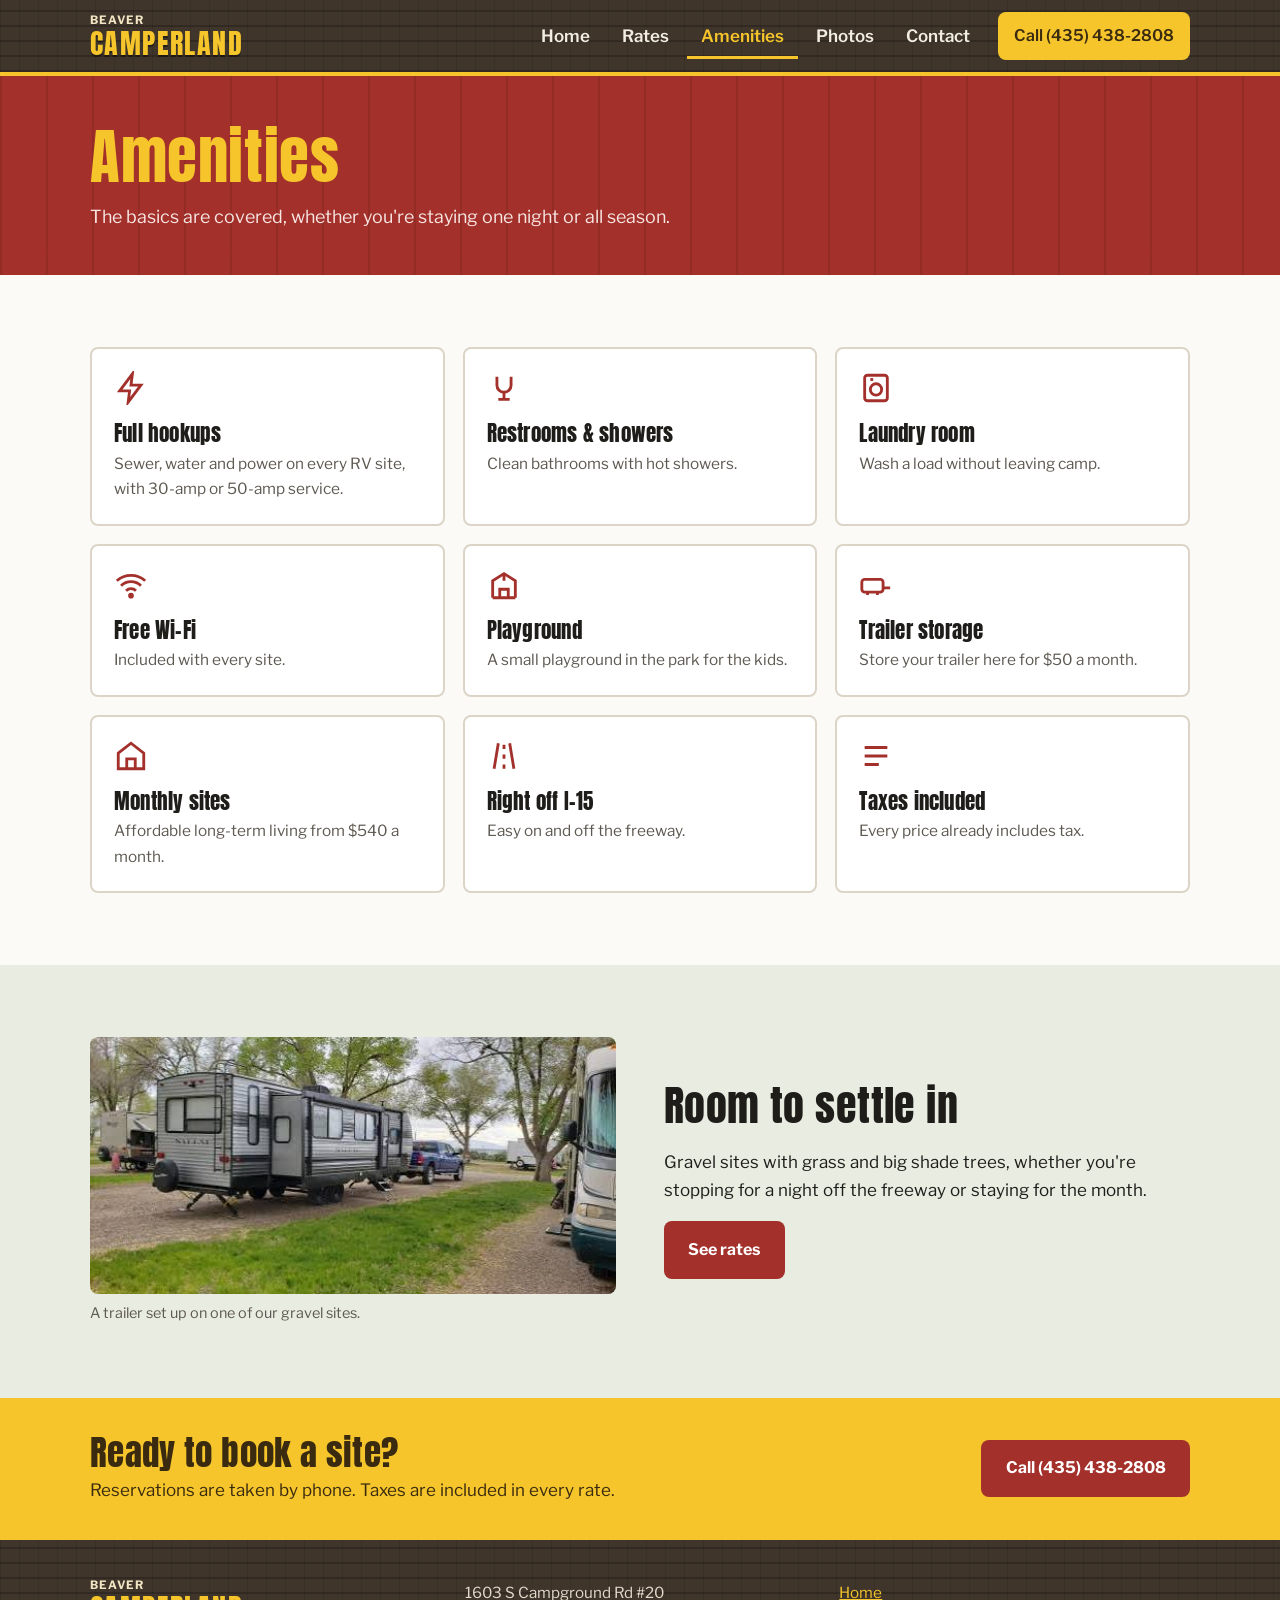
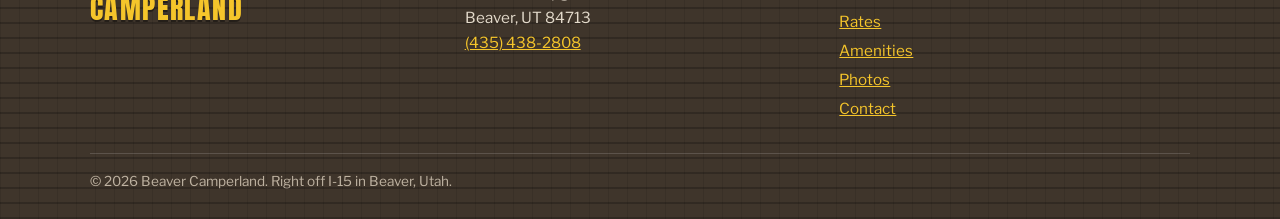
==== amenities.html @ f5dedab1 "Split site into Home, Rates, Amenities, Photos and Contact pages New dark shingle header with page m" ====
<!doctype html>
<html lang="en">
<head>
<meta charset="utf-8">
<meta name="viewport" content="width=device-width, initial-scale=1">
<title>Amenities | Beaver Camperland</title>
<meta name="description" content="Full hookups, restrooms and showers, laundry, free Wi-Fi, a playground and trailer storage at Beaver Camperland.">
<link rel="preconnect" href="https://fonts.googleapis.com">
<link rel="preconnect" href="https://fonts.gstatic.com" crossorigin>
<link href="https://fonts.googleapis.com/css2?family=Anton&family=Libre+Franklin:wght@400;500;600;700&display=swap" rel="stylesheet">
<link rel="stylesheet" href="styles.css">
</head>
<body>
<a class="skip" href="#main">Skip to content</a>
<header class="site">
  <div class="wrap">
    <a class="logo" href="index.html" aria-label="Beaver Camperland home"><small>BEAVER</small><span>CAMPERLAND</span></a>
    <button class="menu-btn" aria-expanded="false" aria-controls="nav">Menu</button>
    <nav class="main" id="nav" aria-label="Main">
      <ul>
        <li><a href="index.html">Home</a></li>
        <li><a href="rates.html">Rates</a></li>
        <li><a href="amenities.html" aria-current="page">Amenities</a></li>
        <li><a href="photos.html">Photos</a></li>
        <li><a href="contact.html">Contact</a></li>
        <li><a class="btn btn-yellow" href="tel:+14354382808">Call (435) 438-2808</a></li>
      </ul>
    </nav>
  </div>
</header>

<main id="main">
<section class="page-head">
  <div class="wrap"><h1>Amenities</h1><p>The basics are covered, whether you're staying one night or all season.</p></div>
</section>

<section>
  <div class="wrap">
    <div class="amen-grid">
      <article><svg viewBox="0 0 24 24" fill="none" stroke="currentColor" stroke-width="2" aria-hidden="true"><path d="M13 2 4 14h7l-1 8 9-12h-7l1-8z"/></svg><h3>Full hookups</h3><p>Sewer, water and power on every RV site, with 30-amp or 50-amp service.</p></article>
      <article><svg viewBox="0 0 24 24" fill="none" stroke="currentColor" stroke-width="2" aria-hidden="true"><path d="M7 4v6a5 5 0 0 0 10 0V4M12 15v5M8 20h8"/></svg><h3>Restrooms &amp; showers</h3><p>Clean bathrooms with hot showers.</p></article>
      <article><svg viewBox="0 0 24 24" fill="none" stroke="currentColor" stroke-width="2" aria-hidden="true"><rect x="4" y="3" width="16" height="18" rx="2"/><circle cx="12" cy="13" r="4"/><path d="M8 6h2"/></svg><h3>Laundry room</h3><p>Wash a load without leaving camp.</p></article>
      <article><svg viewBox="0 0 24 24" fill="none" stroke="currentColor" stroke-width="2" aria-hidden="true"><path d="M2 9a15 15 0 0 1 20 0M5 12.5a10 10 0 0 1 14 0M8.5 16a5 5 0 0 1 7 0"/><circle cx="12" cy="19.5" r="1"/></svg><h3>Free Wi-Fi</h3><p>Included with every site.</p></article>
      <article><svg viewBox="0 0 24 24" fill="none" stroke="currentColor" stroke-width="2" aria-hidden="true"><path d="M4 21V9l8-5 8 5v12M4 21h16M9 21v-6h6v6M12 4v5"/></svg><h3>Playground</h3><p>A small playground in the park for the kids.</p></article>
      <article><svg viewBox="0 0 24 24" fill="none" stroke="currentColor" stroke-width="2" aria-hidden="true"><rect x="2" y="8" width="15" height="9" rx="2"/><path d="M17 14h5M6 17v2M13 17v2"/></svg><h3>Trailer storage</h3><p>Store your trailer here for $50 a month.</p></article>
      <article><svg viewBox="0 0 24 24" fill="none" stroke="currentColor" stroke-width="2" aria-hidden="true"><path d="M3 10 12 3l9 7v11H3z"/><path d="M9 21v-7h6v7"/></svg><h3>Monthly sites</h3><p>Affordable long-term living from $540 a month.</p></article>
      <article><svg viewBox="0 0 24 24" fill="none" stroke="currentColor" stroke-width="2" aria-hidden="true"><path d="M8 3 5 21M16 3l3 18M12 4v3M12 11v3M12 18v3"/></svg><h3>Right off I-15</h3><p>Easy on and off the freeway.</p></article>
      <article><svg viewBox="0 0 24 24" fill="none" stroke="currentColor" stroke-width="2" aria-hidden="true"><path d="M4 12h16M4 6h16M4 18h10"/></svg><h3>Taxes included</h3><p>Every price already includes tax.</p></article>
    </div>
  </div>
</section>

<section class="alt">
  <div class="wrap split">
    <figure>
      <img src="images/rv-site.jpg" alt="A travel trailer on a gravel site with green grass, big trees and motor homes nearby" loading="lazy">
      <figcaption>A trailer set up on one of our gravel sites.</figcaption>
    </figure>
    <div>
      <h2>Room to settle in</h2>
      <p>Gravel sites with grass and big shade trees, whether you're stopping for a night off the freeway or staying for the month.</p>
      <a class="btn btn-red" href="rates.html">See rates</a>
    </div>
  </div>
</section>
<div class="callband">
  <div class="wrap">
    <div><h2>Ready to book a site?</h2><p>Reservations are taken by phone. Taxes are included in every rate.</p></div>
    <a class="btn btn-red" href="tel:+14354382808">Call (435) 438-2808</a>
  </div>
</div>
</main>

<footer>
  <div class="wrap">
    <div><a class="logo" href="index.html" aria-label="Beaver Camperland home"><small>BEAVER</small><span>CAMPERLAND</span></a></div>
    <div>1603 S Campground Rd #20<br>Beaver, UT 84713<br><a href="tel:+14354382808">(435) 438-2808</a></div>
    <ul><li><a href="index.html">Home</a></li><li><a href="rates.html">Rates</a></li><li><a href="amenities.html">Amenities</a></li><li><a href="photos.html">Photos</a></li><li><a href="contact.html">Contact</a></li></ul>
    <p class="fine">© <span id="yr">2026</span> Beaver Camperland. Right off I-15 in Beaver, Utah.</p>
  </div>
</footer>
<script src="script.js"></script>
</body>
</html>
---- styles.css ----
/* Beaver Camperland: shared styles for every page */
:root{
  --barn:#A3302A;        /* red siding */
  --barn-deep:#6E1E1A;
  --sign:#F5C52B;        /* yellow roof letters */
  --sign-ink:#3A2A10;
  --shingle:#7B6A57;     /* cedar shingle roof */
  --shingle-dark:#3F352B;
  --sage:#E8ECE1;        /* sagebrush */
  --gravel:#DCD5C7;
  --paper:#FBFAF6;
  --ink:#1F1D1A;
  --muted:#5D5850;
  --sky:#2C78C4;
  --radius:8px;
  --maxw:1140px;
  --shingles:
    repeating-linear-gradient(0deg,rgba(0,0,0,.22) 0 2px,transparent 2px 15px),
    repeating-linear-gradient(90deg,rgba(0,0,0,.10) 0 1px,transparent 1px 19px);
}
*{box-sizing:border-box}
@media (prefers-reduced-motion:reduce){*{transition:none!important}}
body{margin:0;background:var(--paper);color:var(--ink);font:400 17px/1.65 "Libre Franklin",system-ui,sans-serif;display:flex;flex-direction:column;min-height:100vh}
main{flex:1}
img{max-width:100%;display:block}
a{color:var(--barn)}
a[href^="tel"]{white-space:nowrap}
a:focus-visible,button:focus-visible{outline:3px solid var(--sky);outline-offset:3px}
h1,h2,h3{font-family:"Anton",Impact,sans-serif;font-weight:400;line-height:1.08;margin:0 0 .45em;letter-spacing:.01em}
h1{font-size:clamp(2.4rem,5.5vw,3.8rem)}
h2{font-size:clamp(1.9rem,4vw,2.6rem)}
h3{font-size:1.4rem}
p{margin:0 0 1em;max-width:62ch}
.wrap{max-width:var(--maxw);margin:0 auto;padding:0 20px}
.skip{position:absolute;left:-999px}.skip:focus{left:12px;top:12px;z-index:99;background:#fff;padding:8px 12px}
section{padding:72px 0}

/* Buttons */
.btn{display:inline-flex;align-items:center;justify-content:center;gap:.5em;padding:.85em 1.4em;border-radius:var(--radius);font-weight:700;text-decoration:none;border:2px solid transparent;cursor:pointer;font-size:1rem}
.btn-red{background:var(--barn);color:#fff}.btn-red:hover{background:var(--barn-deep)}
.btn-yellow{background:var(--sign);color:var(--sign-ink)}.btn-yellow:hover{background:#E8B612}
.btn-line{border-color:var(--ink);color:var(--ink)}.btn-line:hover{background:var(--sage)}

/* Header: dark shingle roof bar */
header.site{position:sticky;top:0;z-index:50;background-color:var(--shingle-dark);background-image:var(--shingles);border-bottom:4px solid var(--sign)}
header.site .wrap{display:flex;align-items:center;justify-content:space-between;gap:16px;min-height:72px}
.logo{text-decoration:none;color:var(--sign);line-height:1}
.logo small{display:block;font:700 .72rem/1 "Libre Franklin",sans-serif;letter-spacing:.08em;color:#F3E6C4;margin-bottom:3px}
.logo span{display:block;font-family:"Anton",sans-serif;font-size:1.75rem;letter-spacing:.05em;text-shadow:0 2px 0 rgba(0,0,0,.4)}
nav.main ul{list-style:none;margin:0;padding:0;display:flex;gap:4px;align-items:center}
nav.main a{display:block;white-space:nowrap;padding:9px 14px;color:#F3EEE4;text-decoration:none;font-weight:600;border-radius:var(--radius)}
nav.main a:hover{background:rgba(255,255,255,.1)}
nav.main a[aria-current="page"]{color:var(--sign);box-shadow:inset 0 -3px 0 var(--sign);border-radius:0}
nav.main a.btn{color:var(--sign-ink);margin-left:10px;box-shadow:none;border-radius:var(--radius)}
nav.main a.btn:hover{background:#E8B612}
.menu-btn{display:none;background:none;border:2px solid #F3EEE4;color:#F3EEE4;border-radius:var(--radius);padding:7px 12px;font:600 1rem "Libre Franklin",sans-serif}
@media (max-width:900px){
  .menu-btn{display:block}
  nav.main{position:absolute;left:0;right:0;top:100%;background:var(--shingle-dark);display:none;padding:8px 20px 18px;border-bottom:4px solid var(--sign)}
  nav.main.open{display:block}
  nav.main ul{flex-direction:column;align-items:stretch}
  nav.main a[aria-current="page"]{box-shadow:inset 3px 0 0 var(--sign)}
  nav.main a.btn{margin:10px 0 0}
}

/* Page title band (inner pages) */
.page-head{background:var(--barn);color:#fff;padding:48px 0 44px;background-image:repeating-linear-gradient(90deg,rgba(0,0,0,.09) 0 2px,transparent 2px 46px)}
.page-head h1{color:var(--sign);margin-bottom:.2em}
.page-head p{color:#F8E6E3;font-size:1.12rem;margin:0}

/* HOME: photo strip */
.photo-strip{display:grid;grid-template-columns:1.2fr 1fr 1fr;gap:6px;background:var(--shingle-dark)}
.photo-strip img{width:100%;height:340px;object-fit:cover}
@media (max-width:760px){.photo-strip{grid-template-columns:1fr 1fr}.photo-strip img{height:180px}.photo-strip img:first-child{grid-column:1/3;height:230px}}

.intro{padding:56px 0 40px}
.intro .wrap{display:grid;grid-template-columns:1.3fr .7fr;gap:48px;align-items:end}
.intro h1{max-width:18ch}
.intro p{font-size:1.15rem;color:var(--muted)}
.intro .ctas{display:flex;gap:12px;flex-wrap:wrap;margin-top:8px}
.callcard{background:var(--sign);color:var(--sign-ink);border-radius:var(--radius);padding:24px}
.callcard small{display:block;font-weight:700}
.callcard a{display:block;font-family:"Anton",sans-serif;font-size:2.2rem;color:var(--sign-ink);text-decoration:none;line-height:1.15;margin:4px 0 8px}
.callcard p{margin:0;font-size:.95rem}
@media (max-width:820px){.intro .wrap{grid-template-columns:1fr}}

/* Price strip */
.strip{background:var(--shingle-dark);color:#F3EEE4;background-image:var(--shingles)}
.strip .wrap{display:grid;grid-template-columns:repeat(4,1fr)}
.strip .wrap>div{padding:22px 18px;border-left:1px solid rgba(245,197,43,.35)}
.strip .wrap>div:first-child{border-left:0;padding-left:0}
.strip strong{display:block;font-family:"Anton",sans-serif;font-weight:400;font-size:2rem;line-height:1.1;color:var(--sign)}
.strip span{font-size:.92rem;font-weight:600}
.strip-foot{background:var(--shingle-dark);padding:0 0 22px}
.strip-foot a{color:var(--sign);font-weight:700}
@media (max-width:760px){.strip .wrap{grid-template-columns:1fr 1fr}.strip .wrap>div:nth-child(3){border-left:0;padding-left:0}.strip .wrap>div:nth-child(n+3){border-top:1px solid rgba(245,197,43,.35)}}

/* Freeway */
.freeway{display:flex;gap:24px;align-items:center;background:var(--sage);border-radius:var(--radius);padding:26px 28px}
.freeway svg{flex:none;width:76px;height:76px}
.freeway h2{margin-bottom:.25em}
.freeway p{margin:0;color:var(--muted)}
@media (max-width:560px){.freeway{flex-direction:column;align-items:flex-start}}

/* Page link cards */
.cards{display:grid;grid-template-columns:repeat(4,1fr);gap:18px;margin-top:28px}
.card{display:flex;flex-direction:column;text-decoration:none;color:var(--ink);background:#fff;border:2px solid var(--gravel);border-radius:var(--radius);overflow:hidden}
.card:hover{border-color:var(--barn)}
.card img{width:100%;height:150px;object-fit:cover}
.card div{padding:16px 18px 18px}
.card h3{margin-bottom:.2em}
.card p{margin:0;color:var(--muted);font-size:.95rem}
.card .go{margin-top:10px;color:var(--barn);font-weight:700;font-size:.95rem}
@media (max-width:960px){.cards{grid-template-columns:1fr 1fr}}
@media (max-width:520px){.cards{grid-template-columns:1fr}}

/* RATES */
.tax{display:inline-block;background:var(--sage);border:2px solid #C9D2BD;border-radius:999px;padding:6px 14px;font-weight:700;font-size:.92rem;color:#2F4A2C}
.board{margin-top:28px;display:grid;grid-template-columns:repeat(3,1fr);border:3px solid var(--ink);border-radius:var(--radius);overflow:hidden;background:#fff}
.board article{padding:28px 26px 26px;display:flex;flex-direction:column}
.board article+article{border-left:3px solid var(--ink)}
.board .kind{font-family:"Anton",sans-serif;font-size:1.6rem;line-height:1.1}
.board .amp{display:inline-block;background:var(--ink);color:var(--sign);font-weight:700;font-size:.82rem;padding:3px 9px;border-radius:4px;margin-bottom:12px;align-self:flex-start}
.board .price{font-family:"Anton",sans-serif;font-size:clamp(3rem,6vw,4rem);line-height:1;color:var(--barn);margin:14px 0 4px}
.board .price small{font-family:"Libre Franklin",sans-serif;font-weight:600;font-size:1rem;color:var(--muted);margin-left:4px}
.board ul,.checks{list-style:none;margin:16px 0 0;padding:0;display:grid;gap:7px}
.board li,.checks li{padding-left:24px;position:relative;font-size:.98rem}
.board li::before,.checks li::before{content:"";position:absolute;left:2px;top:.5em;width:12px;height:7px;border-left:3px solid var(--barn);border-bottom:3px solid var(--barn);transform:rotate(-45deg)}
.board .best{background:#FFF8DD}
@media (max-width:860px){.board{grid-template-columns:1fr}.board article+article{border-left:0;border-top:3px solid var(--ink)}}
.monthly-grid{display:grid;grid-template-columns:1fr 1fr 1fr;gap:18px;margin-top:28px}
.mcard{border-radius:var(--radius);padding:24px;background:var(--shingle-dark);background-image:var(--shingles);color:#F3EEE4}
.mcard strong{display:block;font-family:"Anton",sans-serif;font-weight:400;font-size:2.8rem;line-height:1;color:var(--sign)}
.mcard strong small{font:600 1rem "Libre Franklin",sans-serif;color:#E3DACB;margin-left:4px}
.mcard h3{font-family:"Libre Franklin",sans-serif;font-weight:700;font-size:1.05rem;margin:10px 0 4px;color:#fff}
.mcard p{margin:0;font-size:.95rem;color:#E3DACB}
.mcard.storage{background:var(--sign);background-image:none;color:var(--sign-ink)}
.mcard.storage strong,.mcard.storage h3{color:var(--sign-ink)}
.mcard.storage p,.mcard.storage strong small{color:var(--sign-ink)}
@media (max-width:860px){.monthly-grid{grid-template-columns:1fr}}
.alt{background:var(--sage)}
.split{display:grid;grid-template-columns:1fr 1fr;gap:48px;align-items:center}
.split img{width:100%;border-radius:var(--radius)}
.split figure{margin:0}
.split figcaption{font-size:.9rem;color:var(--muted);margin-top:8px}
@media (max-width:820px){.split{grid-template-columns:1fr}}

/* AMENITIES */
.amen-grid{display:grid;grid-template-columns:repeat(3,1fr);gap:18px}
.amen-grid article{background:#fff;border:2px solid var(--gravel);border-radius:var(--radius);padding:22px}
.amen-grid svg{width:34px;height:34px;color:var(--barn);margin-bottom:10px}
.amen-grid h3{font-size:1.3rem;margin-bottom:.25em}
.amen-grid p{margin:0;color:var(--muted);font-size:.96rem}
@media (max-width:860px){.amen-grid{grid-template-columns:1fr 1fr}}
@media (max-width:520px){.amen-grid{grid-template-columns:1fr}}

/* PHOTOS */
.gallery{display:grid;grid-template-columns:1fr 1fr;gap:18px}
.gallery figure{margin:0;background:#fff;border:2px solid var(--gravel);border-radius:var(--radius);overflow:hidden}
.gallery img{width:100%;aspect-ratio:3/2;object-fit:cover}
.gallery figcaption{padding:12px 16px;font-weight:600}
.gallery figcaption span{display:block;font-weight:400;color:var(--muted);font-size:.93rem}
@media (max-width:700px){.gallery{grid-template-columns:1fr}}

/* CONTACT */
.contact-grid{display:grid;grid-template-columns:.9fr 1.1fr;gap:44px;align-items:stretch}
.contact-grid dl{margin:0 0 26px}
.contact-grid dt{font-weight:700;font-size:.9rem;color:var(--muted);margin-top:16px}
.contact-grid dd{margin:2px 0 0;font-size:1.15rem}
.contact-grid dd a{color:var(--ink);font-weight:600}
.map{border-radius:var(--radius);overflow:hidden;min-height:400px;border:2px solid var(--gravel);background:var(--gravel)}
.map iframe{width:100%;height:100%;min-height:400px;border:0;display:block}
@media (max-width:820px){.contact-grid{grid-template-columns:1fr}}
.places{display:grid;grid-template-columns:repeat(3,1fr);gap:24px 36px;margin-top:28px}
.place{border-top:3px solid var(--barn);padding-top:14px}
.place .dist{font-weight:700;color:var(--barn);font-size:.92rem}
.place h3{font-size:1.3rem;margin:.25em 0 .35em}
.place p{color:var(--muted);font-size:.97rem;margin:0}
@media (max-width:900px){.places{grid-template-columns:1fr 1fr}}
@media (max-width:560px){.places{grid-template-columns:1fr}}

/* Call band + footer */
.callband{background:var(--sign);color:var(--sign-ink);padding:36px 0}
.callband .wrap{display:flex;justify-content:space-between;align-items:center;gap:20px;flex-wrap:wrap}
.callband h2{margin:0;font-size:clamp(1.6rem,3.5vw,2.2rem)}
.callband p{margin:4px 0 0}
footer{background:var(--shingle-dark);background-image:var(--shingles);color:#E3DACB;padding:40px 0 26px;font-size:.95rem}
footer .wrap{display:grid;grid-template-columns:1fr 1fr 1fr;gap:24px}
footer a{color:var(--sign)}
footer ul{list-style:none;margin:0;padding:0;display:grid;gap:4px}
footer .fine{grid-column:1/-1;max-width:none;border-top:1px solid rgba(255,255,255,.15);padding-top:16px;margin:8px 0 0;font-size:.85rem;color:#BFB3A2}
@media (max-width:700px){footer .wrap{grid-template-columns:1fr}}
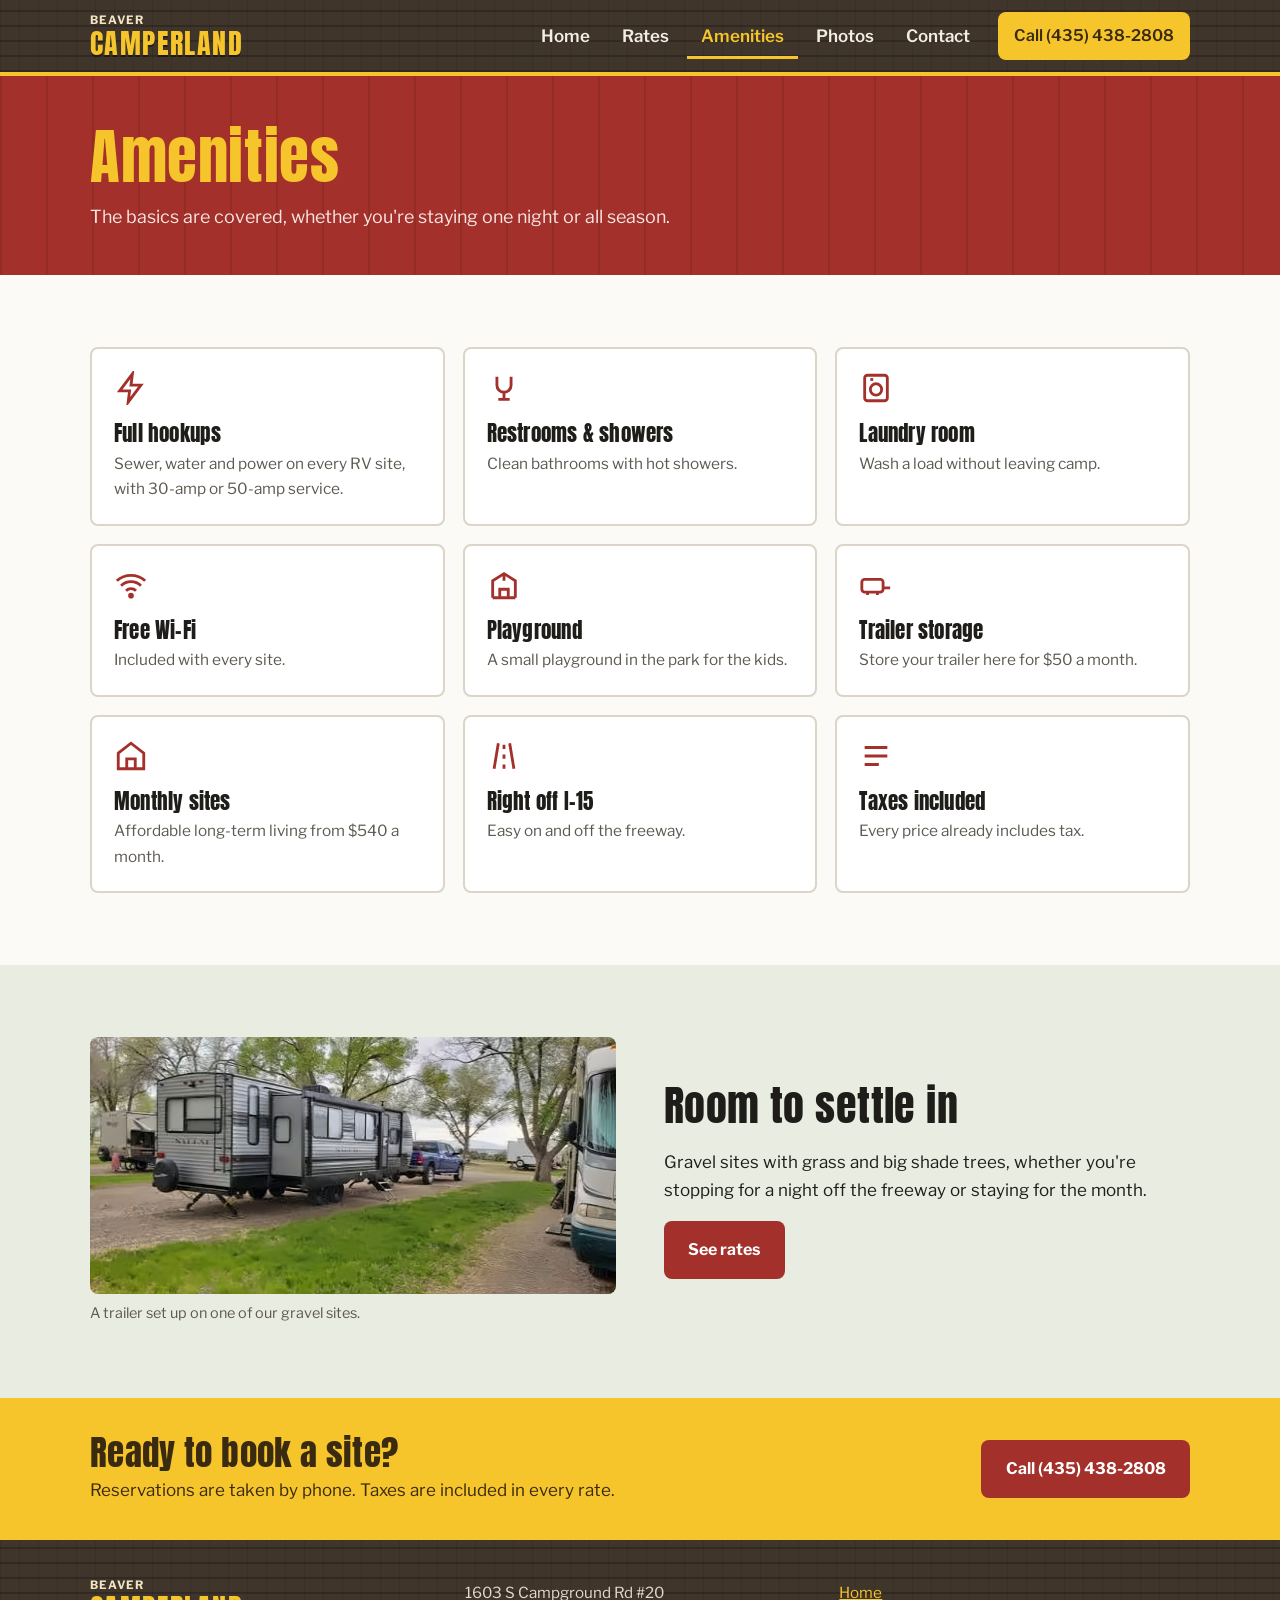
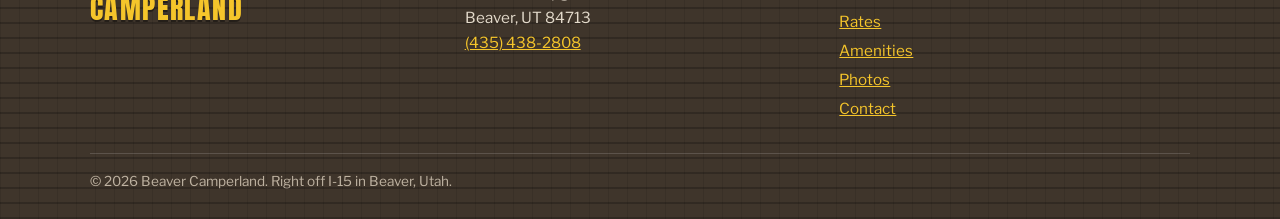
==== commit 2261138c: "Rename photos and version CSS/JS so browsers load the new images Co-Authored-By: Claude Opus 5.5 <no" ====
--- a/amenities.html
+++ b/amenities.html
@@ -8,7 +8,7 @@
 <link rel="preconnect" href="https://fonts.googleapis.com">
 <link rel="preconnect" href="https://fonts.gstatic.com" crossorigin>
 <link href="https://fonts.googleapis.com/css2?family=Anton&family=Libre+Franklin:wght@400;500;600;700&display=swap" rel="stylesheet">
-<link rel="stylesheet" href="styles.css">
+<link rel="stylesheet" href="styles.css?v=2">
 </head>
 <body>
 <a class="skip" href="#main">Skip to content</a>
@@ -53,7 +53,7 @@
 <section class="alt">
   <div class="wrap split">
     <figure>
-      <img src="images/rv-site.jpg" alt="A travel trailer on a gravel site with green grass, big trees and motor homes nearby" loading="lazy">
+      <img src="images/rv-site-hd.jpg" alt="A travel trailer on a gravel site with green grass, big trees and motor homes nearby" loading="lazy">
       <figcaption>A trailer set up on one of our gravel sites.</figcaption>
     </figure>
     <div>
@@ -79,6 +79,6 @@
     <p class="fine">© <span id="yr">2026</span> Beaver Camperland. Right off I-15 in Beaver, Utah.</p>
   </div>
 </footer>
-<script src="script.js"></script>
+<script src="script.js?v=2"></script>
 </body>
 </html>
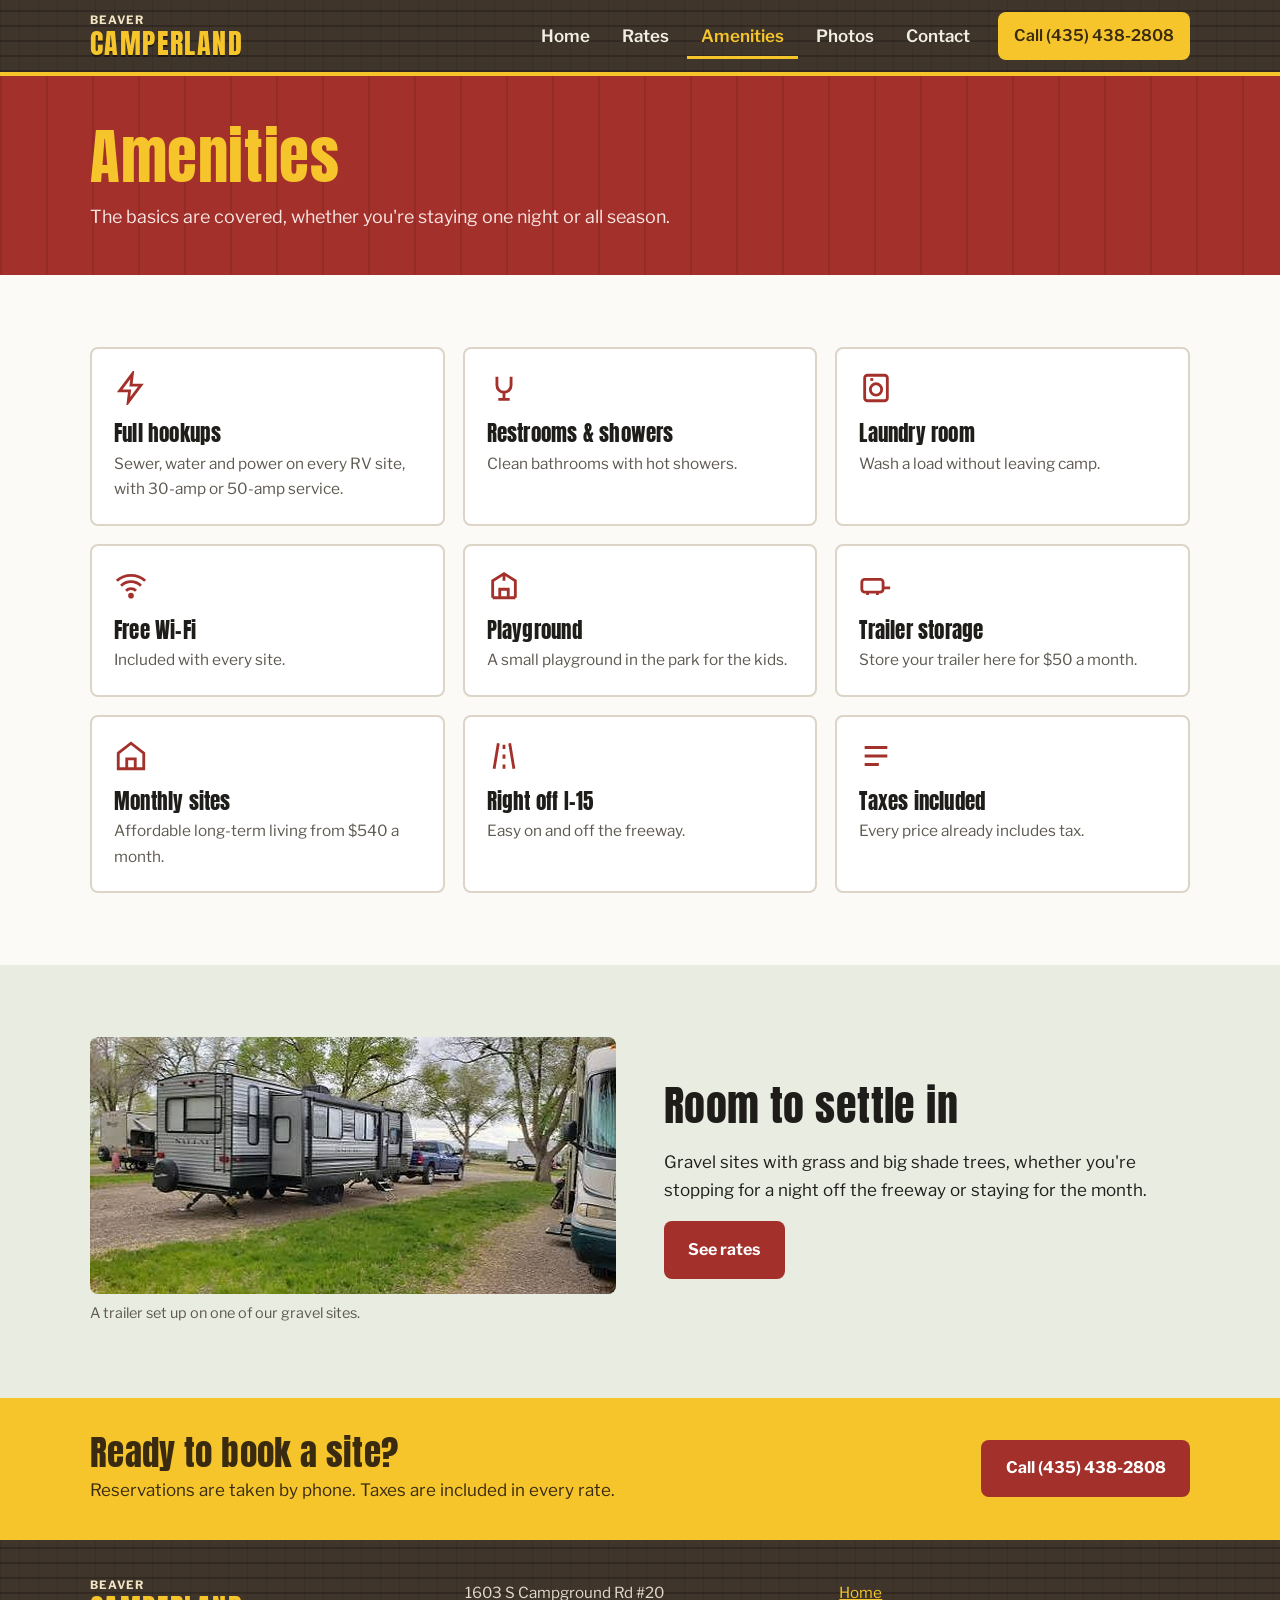
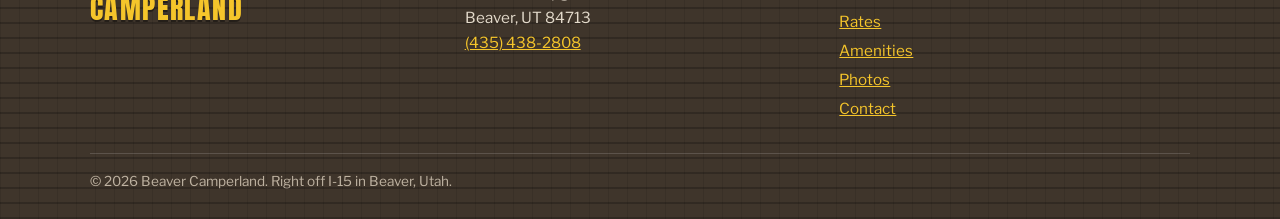
==== commit 44e7dfd5: "Use natural photos and stop stretching them Replace AI-upscaled photos with the originals, lightly s" ====
--- a/amenities.html
+++ b/amenities.html
@@ -8,7 +8,7 @@
 <link rel="preconnect" href="https://fonts.googleapis.com">
 <link rel="preconnect" href="https://fonts.gstatic.com" crossorigin>
 <link href="https://fonts.googleapis.com/css2?family=Anton&family=Libre+Franklin:wght@400;500;600;700&display=swap" rel="stylesheet">
-<link rel="stylesheet" href="styles.css?v=2">
+<link rel="stylesheet" href="styles.css?v=3">
 </head>
 <body>
 <a class="skip" href="#main">Skip to content</a>
@@ -53,7 +53,7 @@
 <section class="alt">
   <div class="wrap split">
     <figure>
-      <img src="images/rv-site-hd.jpg" alt="A travel trailer on a gravel site with green grass, big trees and motor homes nearby" loading="lazy">
+      <img src="images/rv-site-clear.jpg" alt="A travel trailer on a gravel site with green grass, big trees and motor homes nearby" loading="lazy">
       <figcaption>A trailer set up on one of our gravel sites.</figcaption>
     </figure>
     <div>
--- a/styles.css
+++ b/styles.css
@@ -69,8 +69,8 @@
 .page-head p{color:#F8E6E3;font-size:1.12rem;margin:0}
 
 /* HOME: photo strip */
-.photo-strip{display:grid;grid-template-columns:1.2fr 1fr 1fr;gap:6px;background:var(--shingle-dark)}
-.photo-strip img{width:100%;height:340px;object-fit:cover}
+.photo-strip{display:grid;grid-template-columns:1.25fr .9fr .75fr;gap:8px;max-width:var(--maxw);margin:28px auto 0;padding:0 20px}
+.photo-strip img{width:100%;height:270px;object-fit:cover;border-radius:var(--radius)}
 @media (max-width:760px){.photo-strip{grid-template-columns:1fr 1fr}.photo-strip img{height:180px}.photo-strip img:first-child{grid-column:1/3;height:230px}}
 
 .intro{padding:56px 0 40px}
@@ -155,9 +155,10 @@
 @media (max-width:520px){.amen-grid{grid-template-columns:1fr}}
 
 /* PHOTOS */
-.gallery{display:grid;grid-template-columns:1fr 1fr;gap:18px}
+.gallery{display:grid;grid-template-columns:1fr 1fr;gap:18px;align-items:start}
 .gallery figure{margin:0;background:#fff;border:2px solid var(--gravel);border-radius:var(--radius);overflow:hidden}
-.gallery img{width:100%;aspect-ratio:3/2;object-fit:cover}
+.gallery .frame{background:var(--shingle-dark);display:flex;justify-content:center}
+.gallery img{width:100%;height:auto}
 .gallery figcaption{padding:12px 16px;font-weight:600}
 .gallery figcaption span{display:block;font-weight:400;color:var(--muted);font-size:.93rem}
 @media (max-width:700px){.gallery{grid-template-columns:1fr}}
